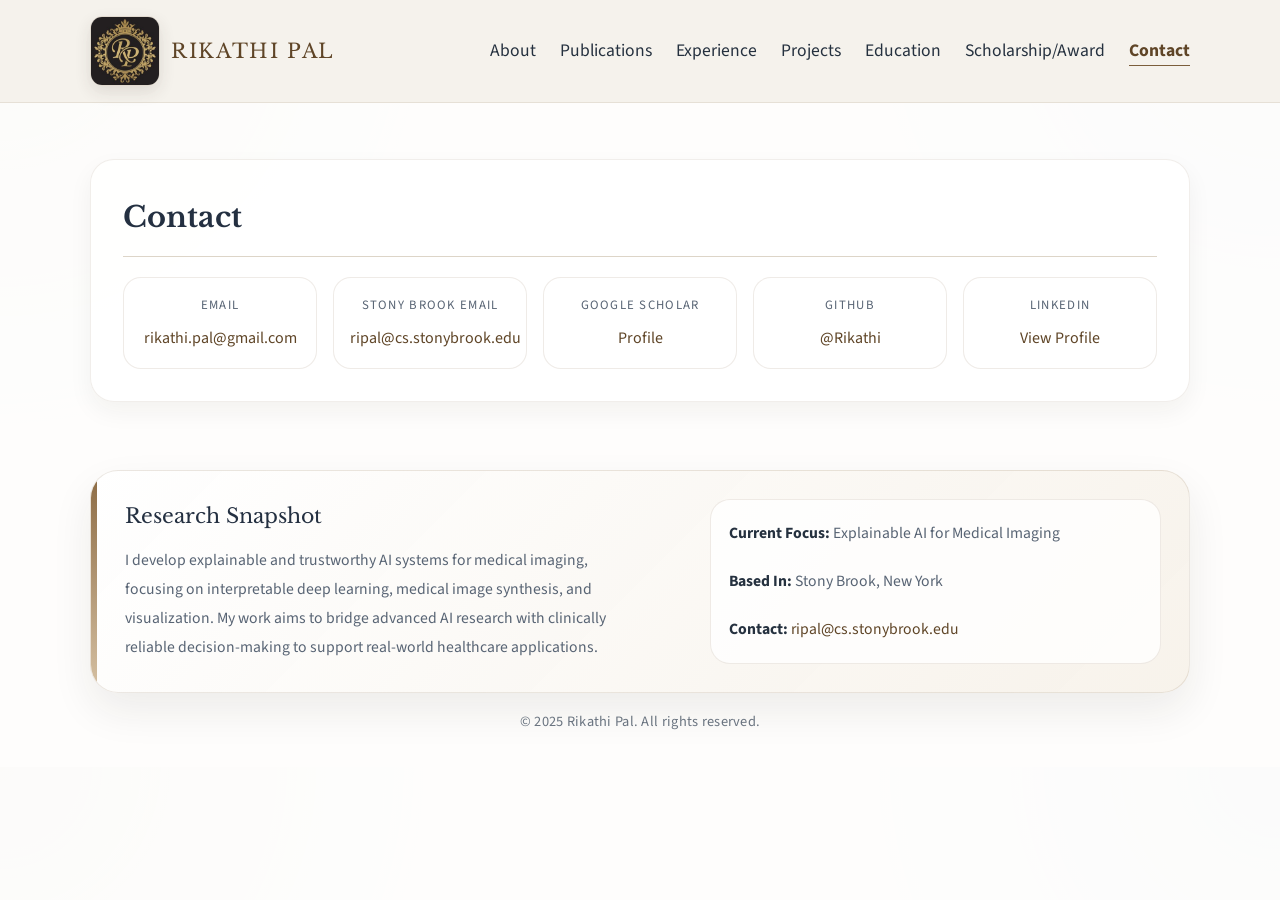
==== contact.html @ de404317 "updated website" ====
<!DOCTYPE html>
<html lang="en">
<head>
  <meta charset="UTF-8">
  <meta name="viewport" content="width=device-width, initial-scale=1.0">
  <title>Rikathi Pal | Contact</title>
  <link rel="icon" href="images/RP.jpg" sizes="1000x1200" type="image/png">
  <link rel="preconnect" href="https://fonts.googleapis.com">
  <link rel="preconnect" href="https://fonts.gstatic.com" crossorigin>
  <link href="https://fonts.googleapis.com/css2?family=Libre+Baskerville:wght@400;700&family=Source+Sans+3:wght@400;500;600;700&display=swap" rel="stylesheet">
  <link rel="stylesheet" href="style.css">
</head>
<body>
  <header class="topbar">
    <div class="topbar-inner">
      <a class="brand" href="index.html">
        <img class="brand-mark" src="images/2.jpg" alt="Rikathi Pal logo">
        <span>RIKATHI PAL</span>
      </a>
      <nav aria-label="Primary">
        <ul class="nav-links">
          <li><a href="index.html">About</a></li>
          <li><a href="publications.html">Publications</a></li>
          <li><a href="experience.html">Experience</a></li>
          <li><a href="projects.html">Projects</a></li>
          <li><a href="education.html">Education</a></li>
          <li><a href="scholarship-award.html">Scholarship/Award</a></li>
          <li><a class="active" href="contact.html">Contact</a></li>
        </ul>
      </nav>
    </div>
  </header>

  <main class="site-shell page-main">
    <section class="content-section">
      <h2 class="section-heading">Contact</h2>
      <div class="contact-grid">
        <div class="contact-card">
          <span>Email</span>
          <a href="mailto:rikathi.pal@gmail.com">rikathi.pal@gmail.com</a>
        </div>
        <div class="contact-card">
          <span>Stony Brook Email</span>
          <a href="mailto:ripal@cs.stonybrook.edu">ripal@cs.stonybrook.edu</a>
        </div>
        <div class="contact-card">
          <span>Google Scholar</span>
          <a href="https://scholar.google.com/citations?user=8riN4uMAAAAJ&hl=en" target="_blank" rel="noopener noreferrer">Profile</a>
        </div>
        <div class="contact-card">
          <span>GitHub</span>
          <a href="https://github.com/Rikathi" target="_blank" rel="noopener noreferrer">@Rikathi</a>
        </div>
        <div class="contact-card">
          <span>LinkedIn</span>
          <a href="https://www.linkedin.com/in/rikathi-pal-a0b10820b/" target="_blank" rel="noopener noreferrer">View Profile</a>
        </div>
      </div>
    </section>
  </main>

  <footer>
    <div class="footer-panel">
      <div>
        <p class="footer-title">Research Snapshot</p>
        <p class="footer-copy">
          I develop explainable and trustworthy AI systems for medical imaging, focusing on interpretable deep learning, medical image synthesis, and visualization. My work aims to bridge advanced AI research with clinically reliable decision-making to support real-world healthcare applications.
        </p>
      </div>
      <div class="footer-meta">
        <p><strong>Current Focus:</strong> Explainable AI for Medical Imaging</p>
        <p><strong>Based In:</strong> Stony Brook, New York</p>
        <p><strong>Contact:</strong> <a href="mailto:ripal@cs.stonybrook.edu">ripal@cs.stonybrook.edu</a></p>
      </div>
    </div>
    <p class="footer-bottom">&copy; 2025 Rikathi Pal. All rights reserved.</p>
  </footer>
</body>
</html>
---- style.css ----
:root {
  --page-bg: #f4f1ea;
  --surface: #ffffff;
  --surface-muted: #f8f6f1;
  --text: #25313f;
  --text-soft: #586474;
  --border: #ddd5c8;
  --accent: #7b5e3b;
  --accent-deep: #5f4527;
  --shadow: 0 18px 45px rgba(55, 45, 30, 0.09);
  --content-width: 1100px;
}

* {
  box-sizing: border-box;
  margin: 0;
  padding: 0;
}

html {
  scroll-behavior: smooth;
}

body {
  font-family: "Source Sans 3", sans-serif;
  background:
    linear-gradient(180deg, rgba(255, 255, 255, 0.88), rgba(255, 255, 255, 0.88)),
    radial-gradient(circle at top left, rgba(167, 139, 95, 0.18), transparent 30%),
    radial-gradient(circle at top right, rgba(94, 122, 150, 0.15), transparent 28%),
    var(--page-bg);
  color: var(--text);
  line-height: 1.75;
}

a {
  color: var(--accent-deep);
  text-decoration: none;
}

a:hover {
  text-decoration: underline;
}

.site-shell {
  width: min(calc(100% - 2rem), var(--content-width));
  margin: 0 auto;
}

.topbar {
  position: sticky;
  top: 0;
  z-index: 10;
  backdrop-filter: blur(12px);
  background: rgba(244, 241, 234, 0.9);
  border-bottom: 1px solid rgba(123, 94, 59, 0.12);
}

.topbar-inner {
  width: min(calc(100% - 2rem), var(--content-width));
  margin: 0 auto;
  display: flex;
  align-items: center;
  justify-content: space-between;
  gap: 1rem;
  padding: 1rem 0;
}

.brand {
  display: inline-flex;
  align-items: center;
  gap: 0.7rem;
  font-family: "Libre Baskerville", serif;
  font-size: 1.25rem;
  letter-spacing: 0.08em;
  color: var(--accent-deep);
}

.brand-mark {
  width: 70px;
  height: 70px;
  border-radius: 12px;
  object-fit: cover;
  border: 1px solid rgba(123, 94, 59, 0.16);
  box-shadow: 0 6px 16px rgba(55, 45, 30, 0.12);
}

.nav-links {
  display: flex;
  flex-wrap: wrap;
  justify-content: flex-end;
  gap: 1rem 1.5rem;
  list-style: none;
  font-size: 1.1rem;
}

.nav-links a {
  color: var(--text);
  position: relative;
  padding-bottom: 0.2rem;
}

.nav-links a::after {
  content: "";
  position: absolute;
  left: 0;
  bottom: 0;
  width: 100%;
  height: 1px;
  background: var(--accent);
  transform: scaleX(0);
  transform-origin: left;
  transition: transform 0.25s ease;
}

.nav-links a:hover::after,
.nav-links a.active::after,
.nav-links a:focus-visible::after {
  transform: scaleX(1);
}

.nav-links a.active {
  color: var(--accent-deep);
  font-weight: 700;
}

.hero {
  padding: 3.5rem 0 2.75rem;
}

.page-main {
  padding: 3.5rem 0 2rem;
}

.hero-panel {
  display: grid;
  grid-template-columns: 280px minmax(0, 1fr);
  gap: 2rem;
  align-items: center;
  background: linear-gradient(135deg, rgba(255, 255, 255, 0.94), rgba(248, 246, 241, 0.96));
  border: 1px solid rgba(123, 94, 59, 0.14);
  border-radius: 28px;
  padding: 2.25rem;
  box-shadow: var(--shadow);
  overflow: hidden;
  position: relative;
}

.hero-panel::before {
  content: "";
  position: absolute;
  inset: auto -80px -110px auto;
  width: 220px;
  height: 220px;
  border-radius: 50%;
  background: rgba(123, 94, 59, 0.08);
}

.hero-photo {
  text-align: center;
}

.hero-photo img {
  width: min(100%, 240px);
  aspect-ratio: 4 / 5;
  object-fit: cover;
  border-radius: 22px;
  border: 8px solid rgba(255, 255, 255, 0.95);
  box-shadow: 0 12px 30px rgba(48, 40, 28, 0.18);
}

.hero-copy {
  position: relative;
  z-index: 1;
}

.eyebrow {
  text-transform: uppercase;
  letter-spacing: 0.18em;
  font-size: 0.82rem;
  color: var(--accent);
  margin-bottom: 0.8rem;
}

h1 {
  font-family: "Libre Baskerville", serif;
  font-size: clamp(2.3rem, 4vw, 3.5rem);
  line-height: 1.15;
  margin-bottom: 0.8rem;
  color: #243041;
}

.hero-copy p {
  color: var(--text-soft);
  font-size: 1.05rem;
  max-width: 64ch;
}

.hero-role {
  color: var(--text-soft);
  font-size: 1.08rem;
  max-width: 40ch;
}

.hero-role strong {
  color: var(--text);
  font-weight: 600;
}

.hero-links {
  display: flex;
  flex-wrap: wrap;
  gap: 0.85rem;
  margin-top: 1.35rem;
  list-style: none;
}

.hero-links a {
  display: inline-flex;
  align-items: center;
  justify-content: center;
  min-width: 112px;
  padding: 0.7rem 1rem;
  border-radius: 999px;
  border: 1px solid rgba(123, 94, 59, 0.22);
  background: rgba(255, 255, 255, 0.82);
  font-weight: 600;
  transition: transform 0.2s ease, box-shadow 0.2s ease;
}

.hero-links a:hover {
  transform: translateY(-2px);
  text-decoration: none;
  box-shadow: 0 10px 18px rgba(95, 69, 39, 0.1);
}

.content-section {
  margin-bottom: 2.25rem;
  background: rgba(255, 255, 255, 0.76);
  border: 1px solid rgba(123, 94, 59, 0.1);
  border-radius: 24px;
  padding: 2rem;
  box-shadow: 0 10px 25px rgba(43, 35, 24, 0.05);
}

.section-heading {
  font-family: "Libre Baskerville", serif;
  font-size: 1.8rem;
  color: #243041;
  margin-bottom: 1.25rem;
  padding-bottom: 0.85rem;
  border-bottom: 1px solid var(--border);
}

.about-text p + p {
  margin-top: 0.9rem;
}

.stack {
  display: grid;
  gap: 1rem;
}

.entry-card {
  display: grid;
  grid-template-columns: 120px minmax(0, 1fr);
  gap: 1.2rem;
  padding: 1rem;
  border-radius: 18px;
  background: var(--surface);
  border: 1px solid rgba(123, 94, 59, 0.12);
  transition: transform 0.2s ease, box-shadow 0.2s ease;
}

.entry-card:hover {
  transform: translateY(-2px);
  box-shadow: 0 14px 22px rgba(45, 37, 26, 0.08);
}

.entry-card img {
  width: 120px;
  height: 120px;
  border-radius: 14px;
  object-fit: cover;
  background: var(--surface-muted);
  border: 1px solid rgba(123, 94, 59, 0.1);
}

.logo-fit img {
  object-fit: contain;
  padding: 0.6rem;
}

.entry-meta {
  display: flex;
  flex-wrap: wrap;
  gap: 0.65rem 1rem;
  margin: 0.5rem 0;
  color: var(--text-soft);
  font-size: 0.96rem;
}

.entry-card h3 {
  font-size: 1.15rem;
  line-height: 1.4;
  color: #243041;
}

.entry-card p + p {
  margin-top: 0.2rem;
}

.education-highlight {
  background: linear-gradient(135deg, rgba(251, 248, 242, 0.98), rgba(255, 255, 255, 0.98));
}

.education-path {
  display: flex;
  align-items: center;
  gap: 0.85rem;
  margin-top: 1rem;
  flex-wrap: wrap;
}

.path-step {
  display: inline-flex;
  align-items: center;
  justify-content: center;
  padding: 0.7rem 1rem;
  min-width: 120px;
  border-radius: 999px;
  background: #f7efe4;
  border: 1px solid rgba(123, 94, 59, 0.16);
  font-weight: 700;
  color: #243041;
}

.path-arrow {
  color: var(--accent);
  font-size: 1.15rem;
  font-weight: 700;
}

.path-note {
  margin-top: 0.9rem;
  color: var(--text-soft);
  font-size: 0.96rem;
}

.education-body {
  display: grid;
  grid-template-columns: minmax(0, 1fr) auto;
  gap: 1rem 1.5rem;
  align-items: start;
  width: 100%;
}

.education-main {
  min-width: 0;
}

.education-main .entry-meta {
  margin-bottom: 0;
}

.education-year {
  justify-self: end;
  align-self: start;
  min-width: 130px;
  padding-top: 0.15rem;
  text-align: right;
  color: #243041;
  font-size: 0.98rem;
  font-weight: 600;
}

.education-year strong {
  color: var(--text);
}

.experience-body {
  display: grid;
  grid-template-columns: minmax(0, 1fr) auto;
  gap: 1rem 1.5rem;
  align-items: start;
  width: 100%;
}

.experience-main {
  min-width: 0;
}

.experience-main .entry-meta {
  margin-bottom: 0;
}

.experience-duration {
  justify-self: end;
  align-self: start;
  min-width: 165px;
  padding-top: 0.15rem;
  text-align: right;
  color: #243041;
  font-size: 0.98rem;
  font-weight: 600;
}

.experience-duration strong {
  color: var(--text);
}

.award-card {
  grid-template-columns: 220px minmax(0, 1fr) auto;
  align-items: center;
}

.award-side {
  display: flex;
  align-items: center;
  justify-content: center;
  min-height: 140px;
  padding: 1rem;
  border-radius: 16px;
  background: rgba(255, 255, 255, 0.58);
  border: 1px solid rgba(123, 94, 59, 0.1);
  text-align: center;
}

.award-side strong {
  font-size: 1.1rem;
  line-height: 1.45;
  color: #243041;
}

.award-content {
  min-width: 0;
}

.award-content .entry-meta {
  margin-top: 0.65rem;
}

.award-action {
  display: flex;
  align-items: center;
  justify-content: center;
  align-self: stretch;
  padding: 0 0.5rem;
}

.award-title {
  margin-bottom: 0.45rem;
  color: #243041;
}

.award-paper {
  font-size: 1.08rem;
  line-height: 1.5;
}

.award-row {
  margin-top: 0.7rem;
  color: var(--text-soft);
  font-size: 0.96rem;
}

.award-row p {
  margin: 0;
}

.award-action .entry-link {
  margin-top: 0;
  white-space: nowrap;
}

.entry-link {
  display: inline-block;
  margin-top: 0.75rem;
  padding: 0.45rem 0.85rem;
  border-radius: 999px;
  background: #f4eee3;
  border: 1px solid rgba(123, 94, 59, 0.16);
  font-weight: 600;
}

.award {
  color: #aa2c3c;
  font-weight: 700;
  margin-top: 0.35rem;
}

.contact-grid {
  display: grid;
  grid-template-columns: repeat(auto-fit, minmax(180px, 1fr));
  gap: 1rem;
}

.contact-card {
  background: var(--surface);
  border: 1px solid rgba(123, 94, 59, 0.12);
  border-radius: 18px;
  padding: 1rem;
  text-align: center;
}

.contact-card span {
  display: block;
  font-size: 0.8rem;
  text-transform: uppercase;
  letter-spacing: 0.1em;
  color: var(--text-soft);
  margin-bottom: 0.45rem;
}

footer {
  width: min(calc(100% - 2rem), var(--content-width));
  margin: 0 auto 2rem;
}

.footer-panel {
  display: grid;
  grid-template-columns: minmax(0, 1.2fr) minmax(420px, 0.95fr);
  gap: 1.4rem;
  padding: 1.75rem;
  border: 1px solid rgba(123, 94, 59, 0.14);
  border-radius: 28px;
  background:
    linear-gradient(135deg, rgba(255, 255, 255, 0.98), rgba(247, 242, 234, 0.96));
  box-shadow: 0 18px 40px rgba(43, 35, 24, 0.08);
  position: relative;
  overflow: hidden;
}

.footer-panel::before {
  content: "";
  position: absolute;
  inset: 0 auto 0 0;
  width: 6px;
  background: linear-gradient(180deg, #8b6a43, #d6c1a3);
}

.footer-panel > div:first-child {
  padding-left: 0.35rem;
}

.footer-title {
  font-family: "Libre Baskerville", serif;
  font-size: 1.28rem;
  color: #243041;
  margin-bottom: 0.7rem;
}

.footer-copy,
.footer-meta {
  color: var(--text-soft);
  font-size: 0.98rem;
  line-height: 1.85;
}

.footer-copy {
  max-width: 62ch;
}

.footer-meta {
  display: grid;
  align-content: start;
  gap: 0.8rem;
  padding: 1rem 1.1rem;
  border-radius: 20px;
  background: rgba(255, 255, 255, 0.78);
  border: 1px solid rgba(123, 94, 59, 0.12);
}

.footer-meta p {
  padding: 0.2rem 0;
}

.footer-meta strong {
  color: var(--text);
  font-weight: 700;
}

.footer-bottom {
  margin-top: 1rem;
  text-align: center;
  color: #6c7683;
  font-size: 0.9rem;
  letter-spacing: 0.02em;
}

@media (max-width: 860px) {
  .topbar-inner,
  .hero-panel,
  .entry-card,
  .contact-grid,
  .footer-panel {
    grid-template-columns: 1fr;
  }

  .education-body {
    grid-template-columns: 1fr;
    gap: 0.6rem;
  }

  .experience-body {
    grid-template-columns: 1fr;
    gap: 0.6rem;
  }

  .award-card {
    grid-template-columns: 1fr;
  }

  .award-side {
    min-height: auto;
    justify-content: flex-start;
    text-align: left;
  }

  .award-action {
    justify-content: flex-start;
    align-self: auto;
    padding: 0;
  }

  .education-year {
    justify-self: start;
    text-align: left;
    min-width: 0;
    padding-top: 0;
  }

  .experience-duration {
    justify-self: start;
    text-align: left;
    min-width: 0;
    padding-top: 0;
  }

  .topbar-inner {
    display: block;
  }

  .brand {
    display: block;
    margin-bottom: 0.8rem;
  }

  .nav-links {
    justify-content: flex-start;
  }

  .hero-panel,
  .content-section {
    padding: 1.5rem;
  }

  .hero-photo {
    order: -1;
  }

  .entry-card img {
    width: 100%;
    max-width: 150px;
  }
}

@media (max-width: 560px) {
  body {
    font-size: 0.98rem;
  }

  .site-shell {
    width: min(calc(100% - 1rem), var(--content-width));
  }

  .topbar-inner,
  footer {
    width: min(calc(100% - 1rem), var(--content-width));
  }

  .hero {
    padding-top: 1.5rem;
  }

  .hero-links a,
  .entry-link {
    width: 100%;
  }
}
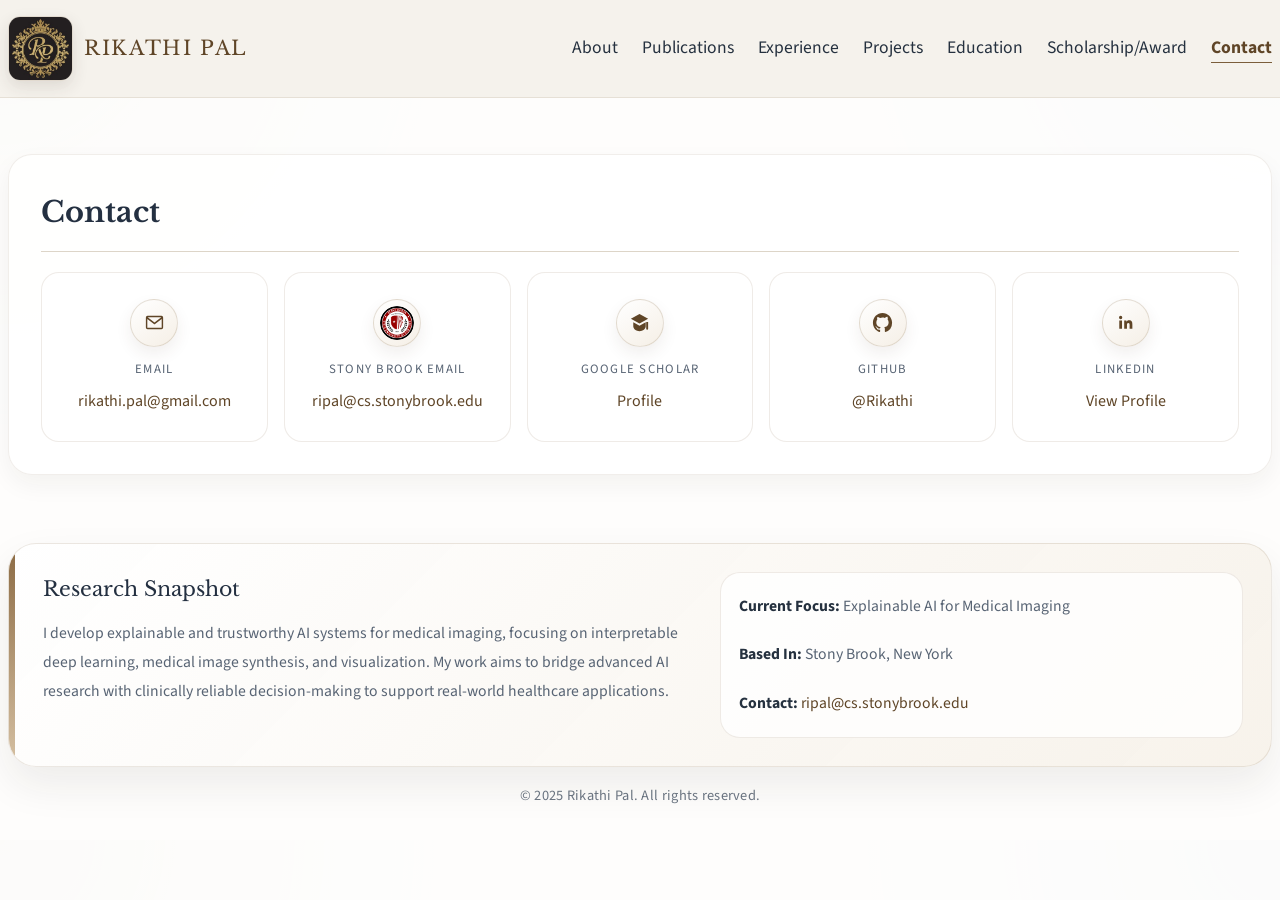
==== commit 177221a7: "Update portfolio projects and images" ====
--- a/contact.html
+++ b/contact.html
@@ -36,22 +36,37 @@
       <h2 class="section-heading">Contact</h2>
       <div class="contact-grid">
         <div class="contact-card">
+          <div class="contact-icon" aria-hidden="true">
+            <svg viewBox="0 0 24 24"><path d="M3 6.75A1.75 1.75 0 0 1 4.75 5h14.5A1.75 1.75 0 0 1 21 6.75v10.5A1.75 1.75 0 0 1 19.25 19H4.75A1.75 1.75 0 0 1 3 17.25V6.75Zm1.9-.25 7.1 5.43 7.1-5.43H4.9Zm14.6 11V8.39l-6.9 5.28a1 1 0 0 1-1.2 0L4.5 8.39v9.11h15Z"/></svg>
+          </div>
           <span>Email</span>
           <a href="mailto:rikathi.pal@gmail.com">rikathi.pal@gmail.com</a>
         </div>
         <div class="contact-card">
+          <div class="contact-icon contact-icon-logo" aria-hidden="true">
+            <img src="images/SBU.png" alt="">
+          </div>
           <span>Stony Brook Email</span>
           <a href="mailto:ripal@cs.stonybrook.edu">ripal@cs.stonybrook.edu</a>
         </div>
         <div class="contact-card">
+          <div class="contact-icon" aria-hidden="true">
+            <svg viewBox="0 0 24 24"><path d="m12 3 9 5-9 5-9-5 9-5Zm-6.5 8.72L12 15.33l6.5-3.61V16c0 2.76-2.91 5-6.5 5s-6.5-2.24-6.5-5v-4.28ZM21 18.5a1 1 0 1 1-2 0v-7h2v7Z"/></svg>
+          </div>
           <span>Google Scholar</span>
           <a href="https://scholar.google.com/citations?user=8riN4uMAAAAJ&hl=en" target="_blank" rel="noopener noreferrer">Profile</a>
         </div>
         <div class="contact-card">
+          <div class="contact-icon" aria-hidden="true">
+            <svg viewBox="0 0 24 24"><path d="M12 2C6.48 2 2 6.58 2 12.22c0 4.5 2.87 8.31 6.84 9.66.5.1.68-.22.68-.49 0-.24-.01-1.05-.01-1.9-2.78.62-3.37-1.21-3.37-1.21-.46-1.18-1.11-1.49-1.11-1.49-.9-.63.07-.62.07-.62 1 .07 1.52 1.04 1.52 1.04.88 1.55 2.31 1.1 2.87.84.09-.66.35-1.1.63-1.36-2.22-.26-4.56-1.14-4.56-5.06 0-1.12.39-2.03 1.03-2.75-.1-.26-.45-1.3.1-2.72 0 0 .84-.28 2.75 1.05A9.3 9.3 0 0 1 12 6.84c.85 0 1.7.12 2.5.35 1.9-1.33 2.74-1.05 2.74-1.05.55 1.42.2 2.46.1 2.72.64.72 1.03 1.63 1.03 2.75 0 3.93-2.34 4.79-4.57 5.05.36.32.68.95.68 1.92 0 1.39-.01 2.5-.01 2.84 0 .27.18.59.69.49A10.25 10.25 0 0 0 22 12.22C22 6.58 17.52 2 12 2Z"/></svg>
+          </div>
           <span>GitHub</span>
           <a href="https://github.com/Rikathi" target="_blank" rel="noopener noreferrer">@Rikathi</a>
         </div>
         <div class="contact-card">
+          <div class="contact-icon" aria-hidden="true">
+            <svg viewBox="0 0 24 24"><path d="M6.94 8.5a1.72 1.72 0 1 1 0-3.44 1.72 1.72 0 0 1 0 3.44ZM5.5 10h2.88v8.5H5.5V10Zm4.68 0h2.76v1.16h.04c.38-.72 1.32-1.48 2.72-1.48 2.92 0 3.46 1.95 3.46 4.48v4.34h-2.88v-3.85c0-.92-.02-2.1-1.27-2.1-1.28 0-1.48 1.01-1.48 2.03v3.92h-2.88V10Z"/></svg>
+          </div>
           <span>LinkedIn</span>
           <a href="https://www.linkedin.com/in/rikathi-pal-a0b10820b/" target="_blank" rel="noopener noreferrer">View Profile</a>
         </div>
--- a/style.css
+++ b/style.css
@@ -8,7 +8,7 @@
   --accent: #7b5e3b;
   --accent-deep: #5f4527;
   --shadow: 0 18px 45px rgba(55, 45, 30, 0.09);
-  --content-width: 1100px;
+  --content-width: 1440px;
 }
 
 * {
@@ -42,7 +42,7 @@
 }
 
 .site-shell {
-  width: min(calc(100% - 2rem), var(--content-width));
+  width: min(calc(100% - 1rem), var(--content-width));
   margin: 0 auto;
 }
 
@@ -56,7 +56,7 @@
 }
 
 .topbar-inner {
-  width: min(calc(100% - 2rem), var(--content-width));
+  width: min(calc(100% - 1rem), var(--content-width));
   margin: 0 auto;
   display: flex;
   align-items: center;
@@ -76,8 +76,8 @@
 }
 
 .brand-mark {
-  width: 70px;
-  height: 70px;
+  width: 65px;
+  height: 65px;
   border-radius: 12px;
   object-fit: cover;
   border: 1px solid rgba(123, 94, 59, 0.16);
@@ -124,7 +124,7 @@
 }
 
 .hero {
-  padding: 3.5rem 0 2.75rem;
+  padding: 2rem 0 1.5rem;
 }
 
 .page-main {
@@ -133,16 +133,44 @@
 
 .hero-panel {
   display: grid;
-  grid-template-columns: 280px minmax(0, 1fr);
-  gap: 2rem;
-  align-items: center;
+  grid-template-columns: 300px minmax(300px, 0.6fr) minmax(560px, 1.4fr);
+  gap: 1.5rem;
+  align-items: start;
   background: linear-gradient(135deg, rgba(255, 255, 255, 0.94), rgba(248, 246, 241, 0.96));
   border: 1px solid rgba(123, 94, 59, 0.14);
   border-radius: 28px;
-  padding: 2.25rem;
+  padding: 1.75rem;
   box-shadow: var(--shadow);
   overflow: hidden;
   position: relative;
+}
+
+@media (min-width: 1201px) {
+  .hero-panel {
+    grid-template-columns: 320px minmax(280px, 0.6fr) minmax(560px, 1.4fr);
+    align-items: stretch;
+    padding: 1rem;
+  }
+
+  .hero-panel .hero-photo-wrap,
+  .hero-panel .hero-photo {
+    height: 100%;
+  }
+
+  .hero-panel .hero-photo {
+    display: flex;
+  }
+
+  .hero-panel .hero-photo img {
+    width: 100%;
+    height: 100%;
+    min-height: 420px;
+    aspect-ratio: auto;
+  }
+
+  .hero-panel .hero-news {
+    margin-block: 0;
+  }
 }
 
 .hero-panel::before {
@@ -155,12 +183,19 @@
   background: rgba(123, 94, 59, 0.08);
 }
 
+.hero-photo-wrap {
+  display: flex;
+  flex-direction: column;
+  align-items: center;
+  gap: 1rem;
+}
+
 .hero-photo {
   text-align: center;
 }
 
 .hero-photo img {
-  width: min(100%, 240px);
+  width: min(100%, 280px);
   aspect-ratio: 4 / 5;
   object-fit: cover;
   border-radius: 22px;
@@ -171,6 +206,7 @@
 .hero-copy {
   position: relative;
   z-index: 1;
+  padding-top: 1rem;
 }
 
 .eyebrow {
@@ -183,7 +219,7 @@
 
 h1 {
   font-family: "Libre Baskerville", serif;
-  font-size: clamp(2.3rem, 4vw, 3.5rem);
+  font-size: clamp(2rem, 3vw, 2.7rem);
   line-height: 1.15;
   margin-bottom: 0.8rem;
   color: #243041;
@@ -206,31 +242,312 @@
   font-weight: 600;
 }
 
-.hero-links {
+.hero-icons {
   display: flex;
   flex-wrap: wrap;
-  gap: 0.85rem;
+  justify-content: flex-start;
+  gap: 0.8rem;
   margin-top: 1.35rem;
   list-style: none;
 }
 
-.hero-links a {
+.hero-icons a {
   display: inline-flex;
   align-items: center;
   justify-content: center;
-  min-width: 112px;
-  padding: 0.7rem 1rem;
-  border-radius: 999px;
+  width: 44px;
+  height: 44px;
+  border-radius: 50%;
   border: 1px solid rgba(123, 94, 59, 0.22);
-  background: rgba(255, 255, 255, 0.82);
-  font-weight: 600;
+  background: rgba(255, 255, 255, 0.92);
+  box-shadow: 0 8px 18px rgba(95, 69, 39, 0.08);
   transition: transform 0.2s ease, box-shadow 0.2s ease;
 }
 
-.hero-links a:hover {
+.hero-icons a:hover {
   transform: translateY(-2px);
   text-decoration: none;
-  box-shadow: 0 10px 18px rgba(95, 69, 39, 0.1);
+  box-shadow: 0 12px 22px rgba(95, 69, 39, 0.12);
+}
+
+.hero-icons svg {
+  width: 20px;
+  height: 20px;
+  fill: var(--accent-deep);
+}
+
+.hero-news {
+  position: relative;
+  z-index: 1;
+  align-self: stretch;
+  min-width: 0;
+  margin-block: -0.65rem;
+  padding: 0;
+  overflow: hidden;
+  border: 1px solid rgba(123, 94, 59, 0.2);
+  border-radius: 22px;
+  background: rgba(255, 255, 255, 0.84);
+  box-shadow:
+    0 14px 32px rgba(74, 55, 34, 0.09),
+    inset 0 0 0 1px rgba(255, 255, 255, 0.7);
+  scroll-margin-top: 8rem;
+}
+
+.hero-news::before {
+  content: "";
+  position: absolute;
+  z-index: 2;
+  inset: 0 0 auto;
+  height: 4px;
+  background: linear-gradient(90deg, #9a7548, #d9c29f 55%, rgba(217, 194, 159, 0.2));
+  pointer-events: none;
+}
+
+.about-section {
+  margin-bottom: 1.5rem;
+  padding: 1.5rem 1.75rem 1.65rem;
+  border: 1px solid rgba(123, 94, 59, 0.14);
+  border-radius: 28px;
+  background: linear-gradient(135deg, rgba(255, 255, 255, 0.97), rgba(247, 242, 234, 0.95));
+  box-shadow: var(--shadow);
+}
+
+.about-section-title {
+  font-family: "Libre Baskerville", serif;
+  font-size: 1.7rem;
+  color: #243041;
+  margin-bottom: 1.1rem;
+  padding-bottom: 0.85rem;
+  border-bottom: 1px solid rgba(123, 94, 59, 0.16);
+}
+
+.about-section-copy {
+  display: grid;
+  grid-template-columns: 1fr;
+  gap: 0.45rem;
+}
+
+.about-section-copy p {
+  color: var(--text-soft);
+  font-size: 1rem;
+  line-height: 1.75;
+}
+
+.about-section-copy .about-lead {
+  color: var(--text);
+  font-size: 1.05rem;
+}
+
+.about-section-copy strong {
+  color: #243041;
+  font-weight: 700;
+}
+
+.about-section-copy p + p {
+  margin-top: 0;
+}
+
+.news-heading {
+  display: flex;
+  align-items: end;
+  justify-content: space-between;
+  gap: 1rem;
+  margin-bottom: 1rem;
+  padding-bottom: 1rem;
+  border-bottom: 1px solid rgba(123, 94, 59, 0.16);
+}
+
+.news-eyebrow {
+  margin-bottom: 0.2rem;
+  color: var(--accent);
+  font-size: 0.76rem;
+  font-weight: 700;
+  letter-spacing: 0.16em;
+  text-transform: uppercase;
+}
+
+.news-heading h2 {
+  color: #243041;
+  font-family: "Libre Baskerville", serif;
+  font-size: 1.7rem;
+  line-height: 1.3;
+}
+
+.news-scroll-note {
+  flex: 0 0 auto;
+  color: var(--text-soft);
+  font-size: 0.9rem;
+}
+
+.news-scroll-note span {
+  display: inline-block;
+  margin-right: 0.25rem;
+  color: var(--accent-deep);
+}
+
+.news-list {
+  max-height: 350px;
+  overflow-y: auto;
+  overscroll-behavior: contain;
+  padding-right: 0.8rem;
+  scrollbar-color: #b89b75 #eee8de;
+  scrollbar-width: thin;
+}
+
+.hero-news .news-list {
+  max-height: 326px;
+  margin: 0.55rem 0.7rem 0.7rem;
+  padding: 0 0.5rem 0 0.75rem;
+  border: 1px solid rgba(123, 94, 59, 0.13);
+  border-radius: 14px;
+  background: linear-gradient(180deg, rgba(255, 255, 255, 0.94), rgba(250, 247, 241, 0.88));
+  box-shadow: inset 0 2px 8px rgba(74, 55, 34, 0.04);
+  scrollbar-gutter: stable;
+}
+
+.hero-news .news-heading {
+  margin: 0;
+  padding: 0.78rem 1rem 0.62rem;
+  border-bottom: 1px solid rgba(123, 94, 59, 0.13);
+  background: linear-gradient(135deg, rgba(249, 245, 238, 0.94), rgba(255, 255, 255, 0.9));
+}
+
+.hero-news .news-heading h2 {
+  font-size: 1.35rem;
+}
+
+.hero-news .news-scroll-note {
+  font-size: 0.82rem;
+  padding: 0.26rem 0.52rem;
+  border: 1px solid rgba(123, 94, 59, 0.18);
+  border-radius: 999px;
+  background: rgba(255, 255, 255, 0.88);
+  box-shadow: 0 4px 10px rgba(74, 55, 34, 0.05);
+}
+
+.news-list:focus-visible {
+  outline: 3px solid rgba(123, 94, 59, 0.28);
+  outline-offset: 5px;
+  border-radius: 12px;
+}
+
+.news-list::-webkit-scrollbar {
+  width: 8px;
+}
+
+.news-list::-webkit-scrollbar-track {
+  border-radius: 999px;
+  background: #eee8de;
+}
+
+.news-list::-webkit-scrollbar-thumb {
+  border-radius: 999px;
+  background: #b89b75;
+}
+
+.news-item {
+  display: grid;
+  grid-template-columns: 105px minmax(0, 1fr);
+  gap: 1.25rem;
+  position: relative;
+  padding: 1.15rem 1rem 1.15rem 0;
+}
+
+.news-item + .news-item {
+  border-top: 1px solid rgba(123, 94, 59, 0.12);
+}
+
+.news-item time {
+  align-self: start;
+  margin-top: 0.1rem;
+  padding: 0.28rem 0.65rem;
+  border: 1px solid rgba(123, 94, 59, 0.16);
+  border-radius: 999px;
+  background: #f5efe5;
+  color: var(--accent-deep);
+  font-size: 0.86rem;
+  font-weight: 700;
+  text-align: center;
+}
+
+.news-item-copy {
+  min-width: 0;
+}
+
+.news-item-meta {
+  display: flex;
+  align-items: center;
+  justify-content: space-between;
+  gap: 0.75rem;
+  margin-bottom: 0.18rem;
+}
+
+.news-item-meta .news-tag {
+  margin-bottom: 0;
+}
+
+.news-item-meta a {
+  flex: 0 0 auto;
+  margin: 0 0 0 auto;
+  white-space: nowrap;
+}
+
+.news-tag {
+  display: block;
+  margin-bottom: 0.18rem;
+  color: var(--accent);
+  font-size: 0.75rem;
+  font-weight: 700;
+  letter-spacing: 0.1em;
+  text-transform: uppercase;
+}
+
+.news-item h3 {
+  color: #243041;
+  font-size: 1.08rem;
+  line-height: 1.4;
+}
+
+.news-item p {
+  margin-top: 0.28rem;
+  color: var(--text-soft);
+  font-size: 0.96rem;
+  line-height: 1.6;
+}
+
+.news-item a {
+  display: inline-block;
+  margin-top: 0.4rem;
+  font-size: 0.91rem;
+  font-weight: 700;
+}
+
+.hero-news .news-item {
+  grid-template-columns: 88px minmax(0, 1fr);
+  gap: 0.85rem;
+  padding: 0.85rem 0.65rem 0.85rem 0;
+}
+
+.hero-news .news-item time {
+  padding: 0.22rem 0.45rem;
+  font-size: 0.78rem;
+}
+
+.hero-news .news-tag {
+  font-size: 0.69rem;
+}
+
+.hero-news .news-item h3 {
+  font-size: 0.98rem;
+}
+
+.hero-news .news-item p {
+  font-size: 0.88rem;
+  line-height: 1.45;
+}
+
+.hero-news .news-item a {
+  font-size: 0.84rem;
 }
 
 .content-section {
@@ -253,6 +570,10 @@
 
 .about-text p + p {
   margin-top: 0.9rem;
+}
+
+.about-text.about-section-copy p + p {
+  margin-top: 0;
 }
 
 .stack {
@@ -290,6 +611,17 @@
   padding: 0.6rem;
 }
 
+.project-card {
+  grid-template-columns: 160px minmax(0, 1fr);
+  align-items: center;
+}
+
+.project-card img {
+  width: 160px;
+  height: 125px;
+}
+
+
 .entry-meta {
   display: flex;
   flex-wrap: wrap;
@@ -408,9 +740,88 @@
   color: var(--text);
 }
 
+.publication-card {
+  grid-template-columns: 132px minmax(0, 1fr) auto;
+  align-items: start;
+  gap: 1.35rem;
+}
+
+.publication-card img {
+  width: 132px;
+  height: 132px;
+  border-radius: 18px;
+}
+
+.publication-card img.publication-figure-contain {
+  object-fit: contain;
+  padding: 0.2rem;
+  background: #fff;
+}
+
+.publication-content {
+  min-width: 0;
+}
+
+.publication-content h3 {
+  margin-bottom: 0.55rem;
+}
+
+.publication-meta {
+  display: grid;
+  gap: 0.55rem;
+  color: var(--text-soft);
+  font-size: 0.96rem;
+}
+
+.publication-meta p {
+  margin: 0;
+}
+
+.publication-doi {
+  margin-top: 0.8rem;
+  color: var(--text-soft);
+  font-size: 0.95rem;
+}
+
+.publication-doi a {
+  word-break: break-word;
+}
+
+.publication-action {
+  display: flex;
+  flex-direction: column;
+  align-items: center;
+  justify-content: center;
+  gap: 0.75rem;
+  align-self: stretch;
+  min-width: 132px;
+}
+
+.publication-action .entry-link {
+  margin-top: 0;
+  white-space: nowrap;
+  min-width: 110px;
+  text-align: center;
+}
+
+.publication-action .entry-link.doi-link {
+  background: rgba(255, 255, 255, 0.9);
+  color: #5f4527;
+}
+
+.author-highlight {
+  text-decoration: underline;
+  text-underline-offset: 0.16em;
+  text-decoration-thickness: 1.5px;
+}
+
 .award-card {
   grid-template-columns: 220px minmax(0, 1fr) auto;
   align-items: center;
+}
+
+.award-card-photo {
+  grid-template-columns: 170px minmax(0, 1fr) auto;
 }
 
 .award-side {
@@ -429,6 +840,30 @@
   font-size: 1.1rem;
   line-height: 1.45;
   color: #243041;
+}
+
+.award-photo {
+  width: min(100%, 170px);
+  min-height: 198px;
+  padding: 0.35rem;
+  overflow: hidden;
+  background: linear-gradient(145deg, #f6f1e9, #fff);
+  box-shadow: 0 8px 20px rgba(74, 55, 34, 0.1);
+}
+
+.award-photo img {
+  display: block;
+  width: 100%;
+  height: 186px;
+  object-fit: cover;
+  object-position: center;
+  border-radius: 12px;
+}
+
+.award-photo--seal img {
+  padding: 0.45rem;
+  object-fit: contain;
+  background: #fff;
 }
 
 .award-content {
@@ -495,11 +930,52 @@
 }
 
 .contact-card {
+  display: flex;
+  min-height: 170px;
+  flex-direction: column;
+  align-items: center;
+  justify-content: center;
   background: var(--surface);
   border: 1px solid rgba(123, 94, 59, 0.12);
   border-radius: 18px;
   padding: 1rem;
   text-align: center;
+  transition: transform 0.2s ease, box-shadow 0.2s ease;
+}
+
+.contact-card:hover {
+  transform: translateY(-3px);
+  box-shadow: 0 12px 26px rgba(74, 55, 34, 0.1);
+}
+
+.contact-icon {
+  display: inline-flex;
+  width: 48px;
+  height: 48px;
+  margin-bottom: 0.7rem;
+  align-items: center;
+  justify-content: center;
+  border: 1px solid rgba(123, 94, 59, 0.18);
+  border-radius: 50%;
+  background: linear-gradient(145deg, #fff, #f5efe6);
+  box-shadow: 0 7px 16px rgba(74, 55, 34, 0.08);
+}
+
+.contact-icon svg {
+  width: 23px;
+  height: 23px;
+  fill: var(--accent-deep);
+}
+
+.contact-icon-logo {
+  padding: 0.38rem;
+}
+
+.contact-icon-logo img {
+  width: 100%;
+  height: 100%;
+  object-fit: contain;
+  border-radius: 50%;
 }
 
 .contact-card span {
@@ -512,7 +988,7 @@
 }
 
 footer {
-  width: min(calc(100% - 2rem), var(--content-width));
+  width: min(calc(100% - 1rem), var(--content-width));
   margin: 0 auto 2rem;
 }
 
@@ -557,7 +1033,7 @@
 }
 
 .footer-copy {
-  max-width: 62ch;
+  max-width: 92ch;
 }
 
 .footer-meta {
@@ -587,15 +1063,38 @@
   letter-spacing: 0.02em;
 }
 
+@media (max-width: 1200px) {
+  .hero-panel {
+    grid-template-columns: 280px minmax(0, 1fr);
+  }
+
+  .hero-photo img {
+    width: min(100%, 260px);
+  }
+
+  .hero-news {
+    grid-column: 1 / -1;
+    margin-block: 0;
+    padding: 0;
+  }
+}
+
 @media (max-width: 860px) {
   .topbar-inner,
-  .hero-panel,
   .entry-card,
   .contact-grid,
   .footer-panel {
     grid-template-columns: 1fr;
   }
 
+  .hero-panel {
+    grid-template-columns: 1fr;
+  }
+
+  .hero-news {
+    grid-column: auto;
+  }
+
   .education-body {
     grid-template-columns: 1fr;
     gap: 0.6rem;
@@ -604,6 +1103,16 @@
   .experience-body {
     grid-template-columns: 1fr;
     gap: 0.6rem;
+  }
+
+  .publication-card {
+    grid-template-columns: 1fr;
+  }
+
+  .publication-action {
+    justify-content: flex-start;
+    align-self: auto;
+    min-width: 0;
   }
 
   .award-card {
@@ -650,12 +1159,23 @@
   }
 
   .hero-panel,
-  .content-section {
+  .content-section,
+  .about-section {
     padding: 1.5rem;
   }
 
   .hero-photo {
     order: -1;
+  }
+
+  .hero-copy,
+  .hero-news {
+    padding-top: 0;
+  }
+
+  .about-section-copy {
+    grid-template-columns: 1fr;
+    gap: 0.45rem;
   }
 
   .entry-card img {
@@ -670,19 +1190,39 @@
   }
 
   .site-shell {
-    width: min(calc(100% - 1rem), var(--content-width));
+    width: min(calc(100% - 0.5rem), var(--content-width));
   }
 
   .topbar-inner,
   footer {
-    width: min(calc(100% - 1rem), var(--content-width));
+    width: min(calc(100% - 0.5rem), var(--content-width));
   }
 
   .hero {
     padding-top: 1.5rem;
   }
 
-  .hero-links a,
+  .hero-icons {
+    justify-content: flex-start;
+  }
+
+  .news-heading {
+    align-items: start;
+  }
+
+  .news-item {
+    grid-template-columns: 1fr;
+    gap: 0.55rem;
+  }
+
+  .hero-news .news-item {
+    grid-template-columns: 1fr;
+  }
+
+  .news-item time {
+    justify-self: start;
+  }
+
   .entry-link {
     width: 100%;
   }
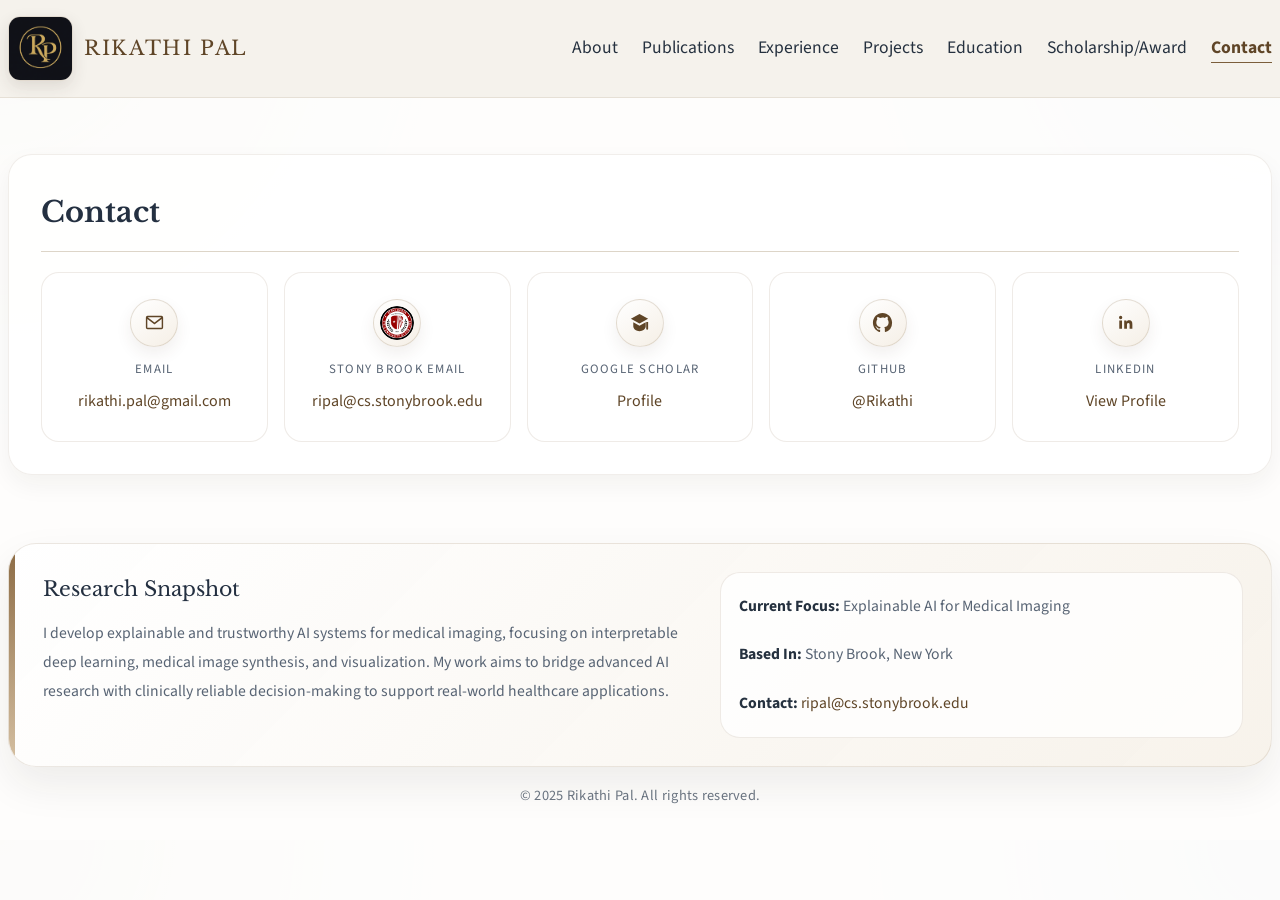
==== commit 5d5b1136: "Update portfolio projects and images" ====
--- a/contact.html
+++ b/contact.html
@@ -4,17 +4,17 @@
   <meta charset="UTF-8">
   <meta name="viewport" content="width=device-width, initial-scale=1.0">
   <title>Rikathi Pal | Contact</title>
-  <link rel="icon" href="images/RP.jpg" sizes="1000x1200" type="image/png">
+  <link rel="icon" href="images/brand-logo-sober.png" type="image/png">
   <link rel="preconnect" href="https://fonts.googleapis.com">
   <link rel="preconnect" href="https://fonts.gstatic.com" crossorigin>
   <link href="https://fonts.googleapis.com/css2?family=Libre+Baskerville:wght@400;700&family=Source+Sans+3:wght@400;500;600;700&display=swap" rel="stylesheet">
-  <link rel="stylesheet" href="style.css">
+  <link rel="stylesheet" href="style.css?v=20261012-hero-compact">
 </head>
 <body>
   <header class="topbar">
     <div class="topbar-inner">
       <a class="brand" href="index.html">
-        <img class="brand-mark" src="images/2.jpg" alt="Rikathi Pal logo">
+        <img class="brand-mark" src="images/brand-logo-sober.png" alt="Rikathi Pal RP monogram">
         <span>RIKATHI PAL</span>
       </a>
       <nav aria-label="Primary">
--- a/style.css
+++ b/style.css
@@ -164,12 +164,16 @@
   .hero-panel .hero-photo img {
     width: 100%;
     height: 100%;
-    min-height: 420px;
+    min-height: 360px;
     aspect-ratio: auto;
   }
 
   .hero-panel .hero-news {
     margin-block: 0;
+  }
+
+  .hero-panel .hero-news .news-list {
+    max-height: 270px;
   }
 }
 
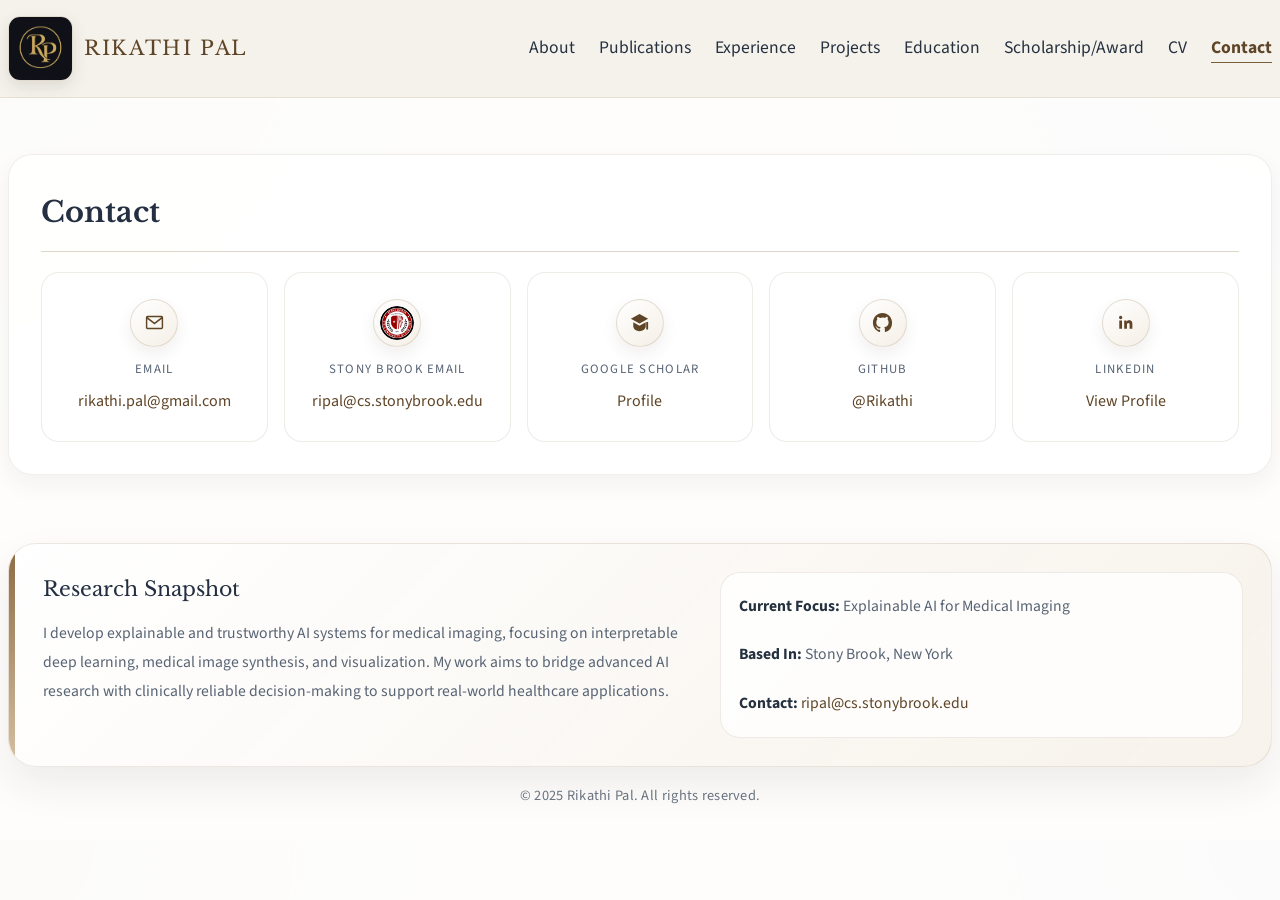
==== commit 6634d5ea: "Add CV page with preview and download" ====
--- a/contact.html
+++ b/contact.html
@@ -25,6 +25,7 @@
           <li><a href="projects.html">Projects</a></li>
           <li><a href="education.html">Education</a></li>
           <li><a href="scholarship-award.html">Scholarship/Award</a></li>
+          <li><a href="cv.html">CV</a></li>
           <li><a class="active" href="contact.html">Contact</a></li>
         </ul>
       </nav>
--- a/style.css
+++ b/style.css
@@ -563,6 +563,66 @@
   box-shadow: 0 10px 25px rgba(43, 35, 24, 0.05);
 }
 
+.cv-intro {
+  display: flex;
+  align-items: center;
+  justify-content: space-between;
+  gap: 1.5rem;
+  margin-bottom: 1.5rem;
+}
+
+.cv-intro p {
+  max-width: 68ch;
+  color: var(--text-soft);
+}
+
+.cv-actions {
+  display: flex;
+  flex-wrap: wrap;
+  gap: 0.75rem;
+  flex-shrink: 0;
+}
+
+.cv-button {
+  display: inline-flex;
+  align-items: center;
+  justify-content: center;
+  min-height: 44px;
+  padding: 0.65rem 1rem;
+  border: 1px solid var(--accent);
+  border-radius: 10px;
+  background: var(--accent-deep);
+  color: #fff;
+  font-weight: 700;
+  line-height: 1.2;
+}
+
+.cv-button:hover,
+.cv-button:focus-visible {
+  background: var(--accent);
+  color: #fff;
+  text-decoration: none;
+}
+
+.cv-button-secondary {
+  background: transparent;
+  color: var(--accent-deep);
+}
+
+.cv-button-secondary:hover,
+.cv-button-secondary:focus-visible {
+  color: #fff;
+}
+
+.cv-viewer {
+  width: 100%;
+  height: min(78vh, 1000px);
+  min-height: 650px;
+  border: 1px solid var(--border);
+  border-radius: 14px;
+  background: var(--surface-muted);
+}
+
 .section-heading {
   font-family: "Libre Baskerville", serif;
   font-size: 1.8rem;
@@ -919,6 +979,17 @@
   background: #f4eee3;
   border: 1px solid rgba(123, 94, 59, 0.16);
   font-weight: 600;
+}
+
+.project-actions {
+  display: flex;
+  flex-wrap: wrap;
+  align-items: center;
+  gap: 0.7rem;
+}
+
+.project-actions .entry-link {
+  margin-top: 0.75rem;
 }
 
 .award {
@@ -1162,6 +1233,11 @@
     justify-content: flex-start;
   }
 
+  .cv-intro {
+    align-items: flex-start;
+    flex-direction: column;
+  }
+
   .hero-panel,
   .content-section,
   .about-section {
@@ -1206,6 +1282,16 @@
     padding-top: 1.5rem;
   }
 
+  .cv-actions,
+  .cv-button {
+    width: 100%;
+  }
+
+  .cv-viewer {
+    height: 70vh;
+    min-height: 480px;
+  }
+
   .hero-icons {
     justify-content: flex-start;
   }
